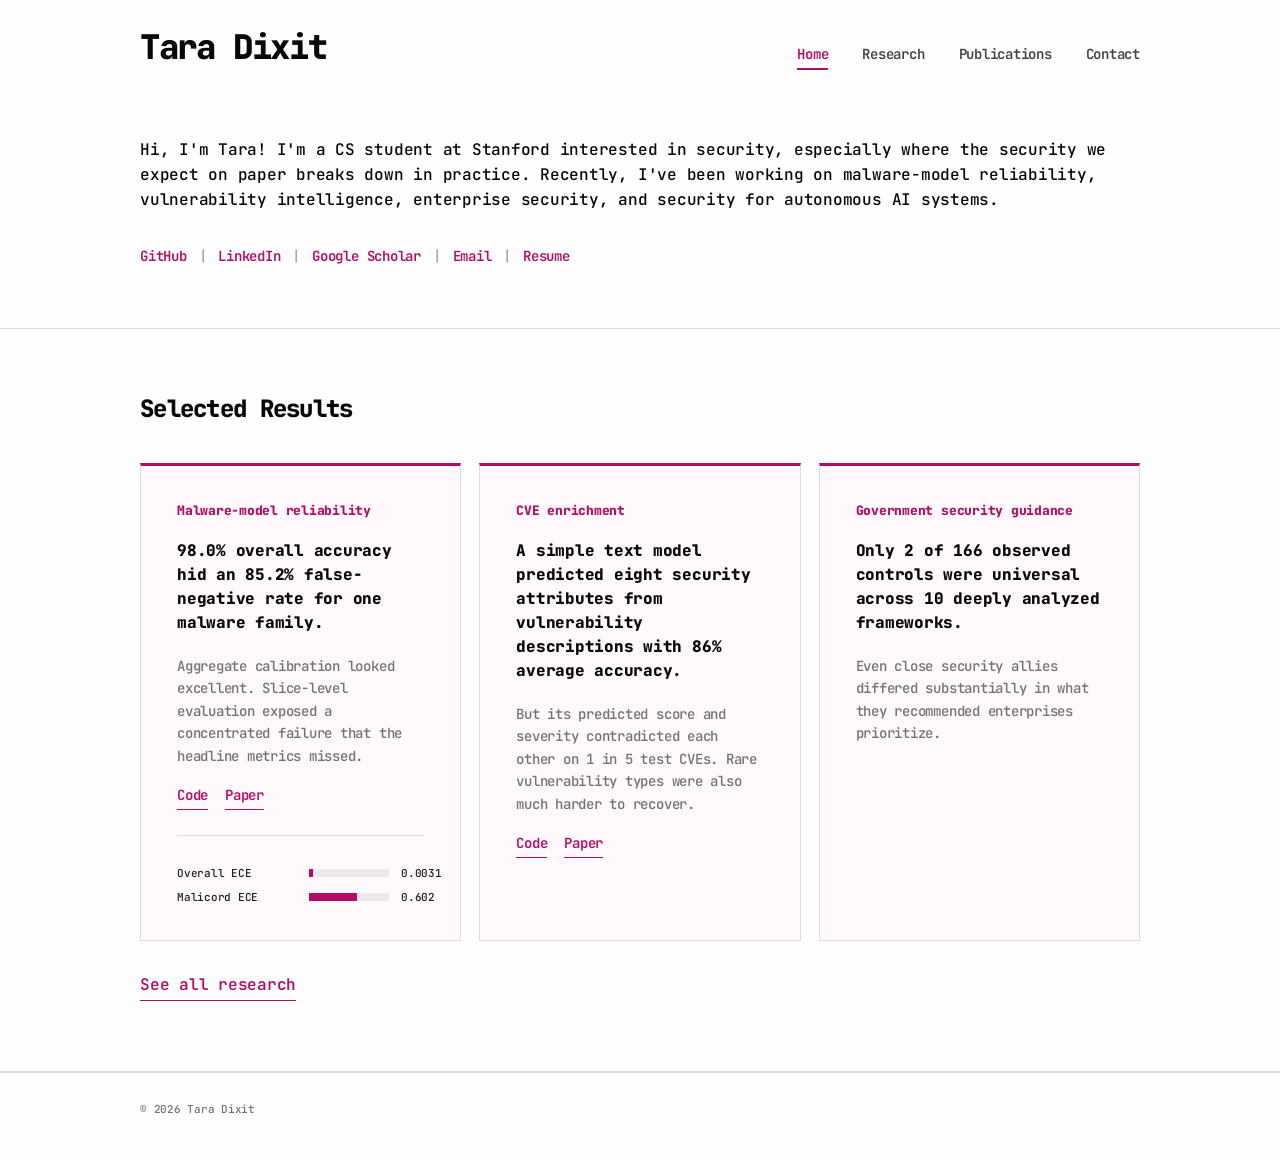
==== index.html @ c0227a0f "Add EMBER2024 calibration research" ====
<!DOCTYPE html>
<html lang="en">

<head>
  <meta charset="UTF-8">
  <meta name="viewport" content="width=device-width, initial-scale=1.0">

  <title>Tara Dixit</title>

  <meta
    name="description"
    content="Tara Dixit is a Stanford computer science student working on AI security, empirical security, model reliability, and security engineering."
  >

  <link rel="canonical" href="https://taradixit.com/">
  <meta name="theme-color" content="#b30d65">

  <link rel="stylesheet" href="/style.css?v=35">

  <link rel="icon" href="/assets/favicon.ico" sizes="any">
  <link rel="icon" type="image/png" sizes="32x32" href="/assets/favicon-32x32.png">
  <link rel="apple-touch-icon" href="/assets/apple-touch-icon.png">
</head>


<body>

  <header class="site-header">

    <div class="site-shell header-row">

      <a class="site-title" href="/">
        Tara Dixit
      </a>


      <nav class="main-nav" aria-label="Primary navigation">

        <a href="/" aria-current="page">Home</a>
        <a href="/research/">Research</a>
        <a href="/publications/">Publications</a>
        <a href="/contact/">Contact</a>

      </nav>

    </div>

  </header>



  <main>


    <section class="home-hero">

      <div class="site-shell">

        <p class="home-intro">
          Hi, I'm Tara! I'm a CS student at Stanford interested in security,
          especially where the security we expect on paper breaks down in
          practice. Recently, I've been working on malware-model reliability,
          vulnerability intelligence, enterprise security, and security for
          autonomous AI systems.
        </p>


        <div class="profile-links">

          <a
            href="https://github.com/taradixit"
            target="_blank"
            rel="noopener noreferrer"
          >GitHub</a>

          <span>|</span>

          <a
            href="https://www.linkedin.com/in/taradixit/"
            target="_blank"
            rel="noopener noreferrer"
          >LinkedIn</a>

          <span>|</span>

          <a
            href="https://scholar.google.com/citations?user=Z-Bk1xRBwCAC&hl=en&oi=ao"
            target="_blank"
            rel="noopener noreferrer"
          >Google Scholar</a>

          <span>|</span>

          <a href="mailto:tdixit@stanford.edu">Email</a>

          <span>|</span>

          <a
            href="/assets/resume.pdf"
            target="_blank"
            rel="noopener noreferrer"
          >Resume</a>

        </div>

      </div>

    </section>



    <section class="home-section">

      <div class="site-shell">

        <h1 class="home-section-title">
          Selected Results
        </h1>


        <div class="result-grid">


          <article class="result-card">

            <p class="result-project">
              Malware-model reliability
            </p>

            <h2>
              98.0% overall accuracy hid an 85.2% false-negative rate for one malware family.
            </h2>

            <p>
              Aggregate calibration looked excellent. Slice-level evaluation
              exposed a concentrated failure that the headline metrics missed.
            </p>

            <div class="artifact-links">
              <a
                href="https://github.com/taradixit/ember-family-calibration"
                target="_blank"
                rel="noopener noreferrer"
              >Code</a>
              <a
                href="https://github.com/taradixit/ember-family-calibration/blob/main/paper/EMBER2024_Family_Calibration.pdf"
                target="_blank"
                rel="noopener noreferrer"
              >Paper</a>
            </div>


            <div class="mini-figure">

              <div class="figure-row">

                <span>Overall ECE</span>

                <div class="figure-track">
                  <div class="figure-bar figure-overall"></div>
                </div>

                <span>0.0031</span>

              </div>


              <div class="figure-row">

                <span>Malicord ECE</span>

                <div class="figure-track">
                  <div class="figure-bar figure-family"></div>
                </div>

                <span>0.602</span>

              </div>

            </div>

          </article>



          <article class="result-card">

            <p class="result-project">
              CVE enrichment
            </p>

            <h2>
              A simple text model predicted eight security attributes from
              vulnerability descriptions with 86% average accuracy.
            </h2>

            <p>
              But its predicted score and severity contradicted each other on
              1 in 5 test CVEs. Rare vulnerability types were also much harder
              to recover.
            </p>

            <div class="artifact-links">
              <a
                href="https://github.com/taradixit/cve-enrichment-project"
                target="_blank"
                rel="noopener noreferrer"
              >Code</a>
              <a
                href="/assets/CVE_Enrichment_Under_Distribution_Shift.pdf"
                target="_blank"
                rel="noopener noreferrer"
              >Paper</a>
            </div>

          </article>



          <article class="result-card">

            <p class="result-project">
              Government security guidance
            </p>

            <h2>
              Only 2 of 166 observed controls were universal across 10 deeply analyzed frameworks.
            </h2>

            <p>
              Even close security allies differed substantially in what they
              recommended enterprises prioritize.
            </p>

          </article>


        </div>


        <p class="section-link">
          <a href="/research/">See all research</a>
        </p>

      </div>

    </section>


  </main>



  <footer class="site-footer">

    <div class="site-shell">
      © 2026 Tara Dixit
    </div>

  </footer>


</body>

</html>
---- style.css ----
@import url("https://fonts.googleapis.com/css2?family=JetBrains+Mono:wght@400;500;600;700;800&display=swap");


:root {
  --background: #fffefe;
  --surface: #fff9fc;

  --text: #1f1d1f;
  --heading: #080808;
  --muted: #777174;

  --border: #dedde0;
  --border-dark: #aaa6a9;

  --magenta: #b30d65;
  --magenta-dark: #85094c;
}


/* =========================================================
   BASE
   ========================================================= */

* {
  box-sizing: border-box;
}


html {
  scroll-behavior: smooth;
}


body {
  margin: 0;

  background: var(--background);
  color: var(--text);

  font-family:
    "JetBrains Mono",
    monospace;

  font-size: 16px;
  line-height: 1.55;

  font-weight: 500;
  letter-spacing: -0.015em;

  -webkit-font-smoothing: antialiased;
  text-rendering: optimizeLegibility;
}


::selection {
  background: #f5ddea;
  color: var(--heading);
}


/*
   Adam's site uses almost the full available width rather than
   putting everything inside a narrow centered column.
*/

.site-shell {
  width: calc(100% - 48px);
  max-width: 1000px;

  margin-left: auto;
  margin-right: auto;
}


a {
  color: var(--magenta);

  text-decoration: none;
}


a:hover {
  color: var(--magenta-dark);
}



/* =========================================================
   HEADER
   ========================================================= */

.site-header {
  padding-top: 30px;
}


.header-row {
  display: flex;
  align-items: baseline;
  justify-content: space-between;

  gap: 40px;
}


.site-title {
  color: var(--heading);

  font-size: 34px;
  line-height: 1;

  font-weight: 800;

  letter-spacing: -0.04em;
}


.site-title:hover {
  color: var(--heading);
}



/* =========================================================
   NAVIGATION
   ========================================================= */

.main-nav {
  display: flex;
  flex-wrap: wrap;

  gap: 34px;
}


.main-nav a {
  padding-bottom: 5px;

  border-bottom: 2px solid transparent;

  color: #454145;

  font-size: 14px;
  line-height: 1.3;

  font-weight: 600;
}


.main-nav a:hover,
.main-nav a[aria-current="page"] {
  color: var(--magenta);

  border-bottom-color: var(--magenta);
}



/* =========================================================
   HOME INTRO
   ========================================================= */

.home-hero {
  padding: 68px 0 62px;

  border-bottom: 1px solid var(--border);
}


.home-intro {
  max-width: 1350px;

  margin: 0;

  color: var(--heading);

  font-size: 16px;
  line-height: 1.55;

  font-weight: 500;
}


.profile-links {
  display: flex;
  flex-wrap: wrap;

  gap: 12px;

  margin-top: 34px;

  font-size: 14px;
  line-height: 1.4;

  font-weight: 600;
}


.profile-links span {
  color: #aaa5a8;
}



/* =========================================================
   SELECTED RESULTS
   ========================================================= */

.home-section {
  padding: 66px 0 70px;

  border-bottom: 1px solid var(--border);
}


.home-section-title {
  margin: 0;

  color: var(--heading);

  font-size: 24px;
  line-height: 1.15;

  font-weight: 800;

  letter-spacing: -0.03em;
}


.result-grid {
  display: grid;

  grid-template-columns:
    repeat(3, minmax(0, 1fr));

  gap: 18px;

  margin-top: 40px;
}



/* =========================================================
   RESULT CARDS
   ========================================================= */

.result-card {
  min-height: 275px;

  padding: 36px;

  background: var(--surface);

  border: 1px solid var(--border);
  border-top: 3px solid var(--magenta);
}


.result-project {
  margin: 0 0 19px;

  color: var(--magenta);

  font-size: 13px;
  line-height: 1.4;

  font-weight: 800;
}


.result-card h2 {
  margin: 0;

  color: var(--heading);

  font-size: 16px;
  line-height: 1.5;

  font-weight: 800;
}


.result-card > p:last-of-type {
  margin: 20px 0 0;

  color: var(--muted);

  font-size: 14px;
  line-height: 1.6;

  font-weight: 500;
}



/* =========================================================
   MINI EMBER FIGURE
   ========================================================= */

.mini-figure {
  margin-top: 25px;
  padding-top: 20px;

  border-top: 1px solid var(--border);
}


.figure-row {
  display: grid;

  grid-template-columns:
    120px
    minmax(80px, 1fr)
    65px;

  gap: 12px;

  align-items: center;

  margin-top: 10px;

  font-size: 11px;
  line-height: 1.3;
}


.figure-track {
  height: 8px;

  overflow: hidden;

  background: #eee8eb;
}


.figure-bar {
  height: 100%;

  background: var(--magenta);
}


.figure-overall {
  width: 4px;
}


.figure-family {
  width: 60.2%;
}


.section-link {
  margin: 32px 0 0;
}


.section-link a,
.artifact-links a {
  display: inline-block;

  padding-bottom: 2px;

  border-bottom: 1px solid var(--magenta);

  font-weight: 600;
}



/* =========================================================
   INTERIOR PAGE HEADER
   ========================================================= */

.page-hero {
  padding: 66px 0 46px;

  border-bottom: 1px solid var(--border);
}


.page-title {
  margin: 0;

  color: var(--heading);

  font-size: 24px;
  line-height: 1.15;

  font-weight: 800;

  letter-spacing: -0.03em;
}



/* =========================================================
   RESEARCH PAGE
   ========================================================= */

.research-list {
  padding: 54px 0 12px;
}


.research-entry {
  display: grid;

  grid-template-columns:
    minmax(280px, 0.7fr)
    minmax(0, 1.3fr);

  gap: 48px;

  padding-bottom: 44px;
  margin-bottom: 44px;

  border-bottom: 1px dashed var(--border-dark);
}


.research-entry:last-child {
  margin-bottom: 0;

  border-bottom: 0;
}


.research-entry h2 {
  margin: 0 0 12px;

  color: var(--heading);

  font-size: 17px;
  line-height: 1.4;

  font-weight: 800;

  letter-spacing: -0.025em;
}


/*
   Research titles intentionally do not change color
   or move when hovered.
*/


.project-meta {
  margin: 0;

  color: var(--magenta);

  font-size: 13px;
  line-height: 1.45;

  font-weight: 700;
}


.research-body > p {
  margin: 0;

  color: var(--text);

  font-size: 15px;
  line-height: 1.6;

  font-weight: 500;
}


.research-body > p + p {
  margin-top: 16px;
}



/* =========================================================
   QUESTION / RESULT BOX
   ========================================================= */

.signal-box {
  position: relative;

  margin-top: 24px;

  padding: 23px 25px 23px 27px;

  background: var(--surface);

  border-left: 3px solid var(--magenta);
}


.signal-box::before,
.signal-box::after {
  content: "";

  position: absolute;

  left: -3px;

  width: 13px;
  height: 3px;

  background: var(--magenta);
}


.signal-box::before {
  top: 0;
}


.signal-box::after {
  bottom: 0;
}


.signal-row + .signal-row {
  margin-top: 18px;
}


.signal-label {
  display: block;

  margin-bottom: 6px;

  color: var(--magenta);

  font-size: 12px;
  line-height: 1.3;

  font-weight: 800;
}


.signal-text {
  display: block;

  color: var(--heading);

  font-size: 14px;
  line-height: 1.5;

  font-weight: 700;
}


/* =========================================================
   CVE SIMILARITY CHART
   ========================================================= */

.similarity-chart {
  margin: 28px 0 0;
  padding: 24px;

  background: #fff;
  border: 1px solid var(--border);
}


.similarity-chart figcaption strong,
.similarity-chart figcaption span {
  display: block;
}


.similarity-chart figcaption strong {
  color: var(--heading);
  font-size: 14px;
  line-height: 1.45;
}


.similarity-chart figcaption span {
  margin-top: 5px;

  color: var(--muted);
  font-size: 11px;
  line-height: 1.5;
}


.chart-legend {
  display: flex;
  gap: 18px;

  margin-top: 18px;

  color: var(--muted);
  font-size: 11px;
}


.chart-legend span {
  display: flex;
  align-items: center;
  gap: 6px;
}


.chart-legend i {
  width: 12px;
  height: 7px;
}


.legend-severity,
.severity-bar,
.legend-fnr,
.fnr-bar {
  background: var(--magenta);
}


.legend-cwe,
.cwe-bar,
.legend-ece,
.ece-bar {
  background: #625a5f;
}


.similarity-band {
  display: grid;
  grid-template-columns: 120px minmax(0, 1fr);
  gap: 16px;
  align-items: center;

  margin-top: 17px;
}


.band-label strong,
.band-label span {
  display: block;
}


.band-label strong {
  color: var(--heading);
  font-size: 11px;
}


.band-label span {
  margin-top: 2px;

  color: var(--muted);
  font-size: 9px;
  line-height: 1.35;
}


.bar-row {
  display: grid;
  grid-template-columns: minmax(0, 1fr) 46px;
  gap: 8px;
  align-items: center;
}


.bar-row + .bar-row {
  margin-top: 5px;
}


.bar-track {
  height: 8px;

  overflow: hidden;
  background: #eee8eb;
}


.bar-fill {
  height: 100%;
}


.bar-row > span {
  color: var(--heading);
  font-size: 10px;
  text-align: right;
}


.chart-note {
  margin: 20px 0 0;

  color: var(--muted);
  font-size: 10px;
  line-height: 1.55;
}



/* =========================================================
   PUBLICATIONS
   ========================================================= */

.publication-list {
  padding: 54px 0 12px;
}


.publication-item {
  padding-bottom: 37px;
  margin-bottom: 37px;

  border-bottom: 1px dashed var(--border-dark);
}


.publication-item:last-child {
  margin-bottom: 0;
}


.publication-item h2 {
  margin: 0 0 10px;

  color: var(--heading);

  font-size: 17px;
  line-height: 1.4;

  font-weight: 800;

  letter-spacing: -0.025em;
}


.publication-meta {
  margin: 0 0 15px;

  color: var(--magenta);

  font-size: 13px;
  line-height: 1.45;

  font-weight: 700;
}


.publication-item > p:not(.publication-meta) {
  max-width: 1200px;

  margin: 0;

  color: var(--text);

  font-size: 15px;
  line-height: 1.6;

  font-weight: 500;
}


.artifact-links {
  display: flex;
  flex-wrap: wrap;

  gap: 17px;

  margin-top: 18px;

  font-size: 14px;
}



/* =========================================================
   CONTACT
   ========================================================= */

.contact-main {
  padding: 66px 0 110px;
}


.contact-copy {
  max-width: 1100px;

  margin: 24px 0 0;

  color: var(--text);

  font-size: 16px;
  line-height: 1.6;

  font-weight: 500;
}



/* =========================================================
   FOOTER
   ========================================================= */

.site-footer {
  padding: 28px 0 40px;

  border-top: 1px solid var(--border);

  color: var(--muted);

  font-size: 11px;
}



/* =========================================================
   HOME CARD INTERACTION
   ========================================================= */

@media (prefers-reduced-motion: no-preference) {

  .result-card {
    transition:
      transform 0.13s ease,
      border-color 0.13s ease;
  }


  .result-card:hover {
    transform: translateY(-2px);

    border-color: #ccc8cb;
    border-top-color: var(--magenta);
  }

}



/* =========================================================
   MOBILE
   ========================================================= */

@media (max-width: 850px) {

  .site-shell {
    width: calc(100% - 28px);
  }


  .site-header {
    padding-top: 22px;
  }


  .header-row {
    align-items: flex-start;
    flex-direction: column;

    gap: 22px;
  }


  .site-title {
    font-size: 28px;
  }


  .main-nav {
    gap: 19px;
  }


  .main-nav a {
    font-size: 13px;
  }


  .home-hero {
    padding: 50px 0 48px;
  }


  .home-intro {
    font-size: 15px;
    line-height: 1.55;
  }


  .profile-links {
    font-size: 13px;
  }


  .home-section {
    padding: 50px 0;
  }


  .home-section-title,
  .page-title {
    font-size: 21px;
  }


  .result-grid {
    grid-template-columns: 1fr;
  }


  .result-card {
    min-height: 0;
  }


  .page-hero {
    padding: 50px 0 38px;
  }


  .research-entry {
    grid-template-columns: 1fr;

    gap: 17px;

    padding-bottom: 36px;
    margin-bottom: 36px;
  }


  .research-entry h2 {
    font-size: 15px;
  }


  .research-body > p {
    font-size: 13px;
  }


  .signal-text {
    font-size: 13px;
  }


  .publication-item h2 {
    font-size: 15px;
  }


  .publication-item > p:not(.publication-meta) {
    font-size: 13px;
  }


  .contact-main {
    padding: 52px 0 88px;
  }


  .contact-copy {
    font-size: 14px;
  }

}
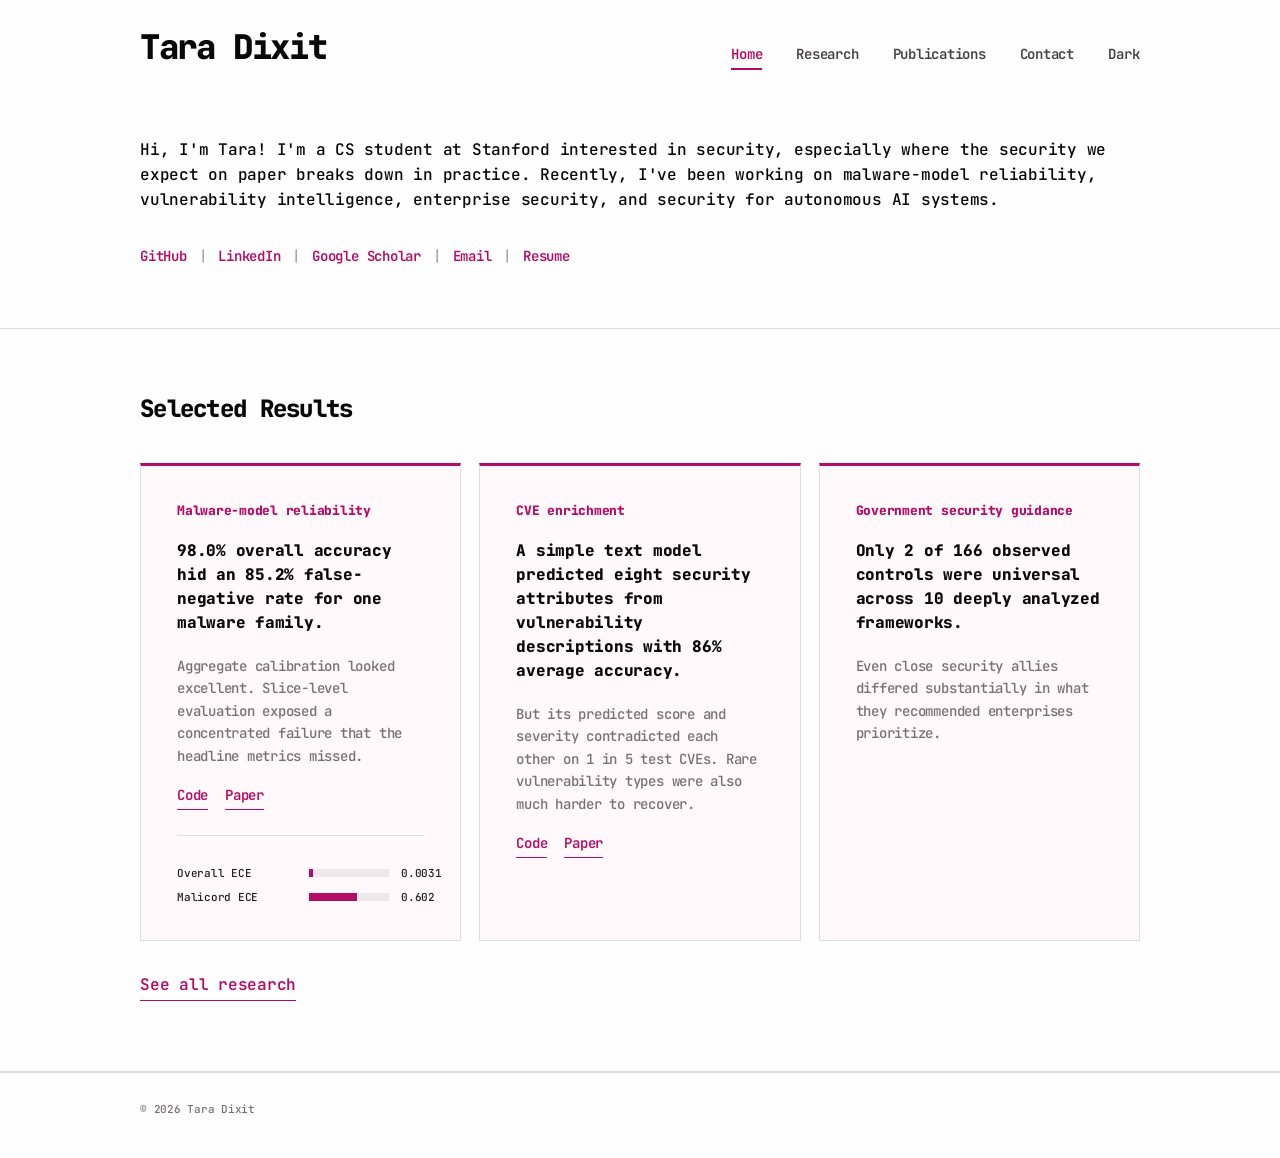
==== commit 46b2692e: "Add persistent dark mode" ====
--- a/index.html
+++ b/index.html
@@ -15,7 +15,8 @@
   <link rel="canonical" href="https://taradixit.com/">
   <meta name="theme-color" content="#b30d65">
 
-  <link rel="stylesheet" href="/style.css?v=35">
+  <link rel="stylesheet" href="/style.css?v=38">
+  <script src="/theme.js?v=1"></script>
 
   <link rel="icon" href="/assets/favicon.ico" sizes="any">
   <link rel="icon" type="image/png" sizes="32x32" href="/assets/favicon-32x32.png">
@@ -40,6 +41,7 @@
         <a href="/research/">Research</a>
         <a href="/publications/">Publications</a>
         <a href="/contact/">Contact</a>
+        <button class="theme-toggle" type="button" data-theme-toggle aria-pressed="false">Dark</button>
 
       </nav>
 
@@ -143,7 +145,7 @@
                 rel="noopener noreferrer"
               >Code</a>
               <a
-                href="https://github.com/taradixit/ember-family-calibration/blob/main/paper/EMBER2024_Family_Calibration.pdf"
+                href="/assets/EMBER2024_Family_Calibration.pdf"
                 target="_blank"
                 rel="noopener noreferrer"
               >Paper</a>
--- a/style.css
+++ b/style.css
@@ -4,16 +4,52 @@
 :root {
   --background: #fffefe;
   --surface: #fff9fc;
+  --chart-surface: #fff;
+  --metric-surface: rgba(255, 255, 255, 0.82);
+  --track: #eee8eb;
+  --secondary-bar: #625a5f;
 
   --text: #1f1d1f;
   --heading: #080808;
   --muted: #777174;
+  --nav: #454145;
+  --separator: #aaa5a8;
 
   --border: #dedde0;
   --border-dark: #aaa6a9;
+  --card-hover-border: #ccc8cb;
 
   --magenta: #b30d65;
   --magenta-dark: #85094c;
+  --selection: #f5ddea;
+
+  color-scheme: light;
+}
+
+
+:root[data-theme="dark"] {
+  --background: #111012;
+  --surface: #1a171a;
+  --chart-surface: #171417;
+  --metric-surface: rgba(31, 27, 31, 0.9);
+  --track: #332d31;
+  --secondary-bar: #9b9096;
+
+  --text: #ded7db;
+  --heading: #fffafd;
+  --muted: #aaa1a6;
+  --nav: #d4ccd1;
+  --separator: #6f666b;
+
+  --border: #3c353a;
+  --border-dark: #675c62;
+  --card-hover-border: #665a61;
+
+  --magenta: #ef5da8;
+  --magenta-dark: #ff8bc4;
+  --selection: #633049;
+
+  color-scheme: dark;
 }
 
 
@@ -53,7 +89,7 @@
 
 
 ::selection {
-  background: #f5ddea;
+  background: var(--selection);
   color: var(--heading);
 }
 
@@ -138,7 +174,7 @@
 
   border-bottom: 2px solid transparent;
 
-  color: #454145;
+  color: var(--nav);
 
   font-size: 14px;
   line-height: 1.3;
@@ -155,6 +191,36 @@
 }
 
 
+.theme-toggle {
+  appearance: none;
+
+  padding: 0 0 5px;
+
+  cursor: pointer;
+  background: transparent;
+  border: 0;
+  border-bottom: 2px solid transparent;
+  color: var(--nav);
+
+  font: inherit;
+  font-size: 14px;
+  line-height: 1.3;
+  font-weight: 600;
+}
+
+
+.theme-toggle:hover {
+  color: var(--magenta);
+  border-bottom-color: var(--magenta);
+}
+
+
+.theme-toggle:focus-visible {
+  outline: 2px solid var(--magenta);
+  outline-offset: 4px;
+}
+
+
 
 /* =========================================================
    HOME INTRO
@@ -197,7 +263,7 @@
 
 
 .profile-links span {
-  color: #aaa5a8;
+  color: var(--separator);
 }
 
 
@@ -329,7 +395,7 @@
 
   overflow: hidden;
 
-  background: #eee8eb;
+  background: var(--track);
 }
 
 
@@ -557,7 +623,7 @@
   margin: 28px 0 0;
   padding: 24px;
 
-  background: #fff;
+  background: var(--chart-surface);
   border: 1px solid var(--border);
 }
 
@@ -609,18 +675,14 @@
 
 
 .legend-severity,
-.severity-bar,
-.legend-fnr,
-.fnr-bar {
+.severity-bar {
   background: var(--magenta);
 }
 
 
 .legend-cwe,
-.cwe-bar,
-.legend-ece,
-.ece-bar {
-  background: #625a5f;
+.cwe-bar {
+  background: var(--secondary-bar);
 }
 
 
@@ -672,7 +734,7 @@
   height: 8px;
 
   overflow: hidden;
-  background: #eee8eb;
+  background: var(--track);
 }
 
 
@@ -694,6 +756,207 @@
   color: var(--muted);
   font-size: 10px;
   line-height: 1.55;
+}
+
+
+/* =========================================================
+   EMBER FAMILY CONTRAST
+   ========================================================= */
+
+.family-contrast {
+  position: relative;
+
+  margin: 28px 0 0;
+  padding: 28px;
+
+  overflow: hidden;
+  background: var(--chart-surface);
+  border: 1px solid var(--border);
+}
+
+
+.family-contrast figcaption,
+.family-contrast > * {
+  position: relative;
+  z-index: 1;
+}
+
+
+.family-contrast figcaption strong,
+.family-contrast figcaption span {
+  display: block;
+}
+
+
+.family-contrast figcaption strong {
+  color: var(--heading);
+  font-size: 16px;
+  line-height: 1.4;
+}
+
+
+.family-contrast figcaption span {
+  margin-top: 5px;
+
+  color: var(--muted);
+  font-size: 11px;
+  line-height: 1.5;
+}
+
+
+.ece-contrast {
+  display: grid;
+  grid-template-columns: minmax(0, 1fr) auto minmax(0, 1fr);
+  gap: 18px;
+  align-items: center;
+
+  margin-top: 24px;
+}
+
+
+.contrast-metric {
+  padding: 17px 18px;
+
+  background: var(--metric-surface);
+  border: 1px solid var(--border);
+}
+
+
+.contrast-value,
+.contrast-label {
+  display: block;
+}
+
+
+.contrast-value {
+  color: var(--heading);
+  font-size: 29px;
+  line-height: 1;
+  font-weight: 800;
+  letter-spacing: -0.04em;
+}
+
+
+.contrast-label {
+  margin-top: 7px;
+
+  color: var(--muted);
+  font-size: 10px;
+}
+
+
+.contrast-family {
+  border-color: rgba(193, 32, 104, 0.32);
+}
+
+
+.contrast-family .contrast-value {
+  color: var(--magenta);
+}
+
+
+.contrast-ratio {
+  min-width: 74px;
+
+  color: var(--muted);
+  text-align: center;
+}
+
+
+.contrast-ratio strong,
+.contrast-ratio span {
+  display: block;
+}
+
+
+.contrast-ratio strong {
+  color: var(--magenta);
+  font-size: 22px;
+  line-height: 1;
+  letter-spacing: -0.04em;
+}
+
+
+.contrast-ratio span {
+  margin-top: 5px;
+
+  font-size: 9px;
+  font-weight: 700;
+  text-transform: uppercase;
+  letter-spacing: 0.07em;
+}
+
+
+.failure-dials {
+  display: grid;
+  grid-template-columns: repeat(3, 1fr);
+  gap: 18px;
+
+  margin-top: 27px;
+}
+
+
+.failure-stat {
+  text-align: center;
+}
+
+
+.failure-ring {
+  --value: 0%;
+
+  position: relative;
+
+  display: grid;
+  place-items: center;
+
+  width: 92px;
+  aspect-ratio: 1;
+  margin: 0 auto;
+
+  background: conic-gradient(var(--magenta) var(--value), var(--track) 0);
+  border-radius: 50%;
+}
+
+
+.failure-ring::before {
+  position: absolute;
+  inset: 9px;
+
+  content: "";
+  background: var(--chart-surface);
+  border-radius: 50%;
+}
+
+
+.failure-ring span {
+  position: relative;
+  z-index: 1;
+
+  color: var(--heading);
+  font-size: 13px;
+  font-weight: 800;
+}
+
+
+.failure-stat > strong,
+.failure-stat > span {
+  display: block;
+}
+
+
+.failure-stat > strong {
+  margin-top: 9px;
+
+  color: var(--heading);
+  font-size: 11px;
+}
+
+
+.failure-stat > span {
+  margin-top: 2px;
+
+  color: var(--muted);
+  font-size: 9px;
 }
 
 
@@ -829,7 +1092,7 @@
   .result-card:hover {
     transform: translateY(-2px);
 
-    border-color: #ccc8cb;
+    border-color: var(--card-hover-border);
     border-top-color: var(--magenta);
   }
 
@@ -876,6 +1139,11 @@
   }
 
 
+  .theme-toggle {
+    font-size: 13px;
+  }
+
+
   .home-hero {
     padding: 50px 0 48px;
   }
@@ -943,6 +1211,35 @@
   }
 
 
+  .family-contrast {
+    padding: 20px;
+  }
+
+
+  .ece-contrast {
+    grid-template-columns: 1fr;
+    gap: 10px;
+  }
+
+
+  .contrast-ratio {
+    display: flex;
+    align-items: baseline;
+    justify-content: center;
+    gap: 7px;
+  }
+
+
+  .failure-dials {
+    gap: 8px;
+  }
+
+
+  .failure-ring {
+    width: 76px;
+  }
+
+
   .publication-item h2 {
     font-size: 15px;
   }
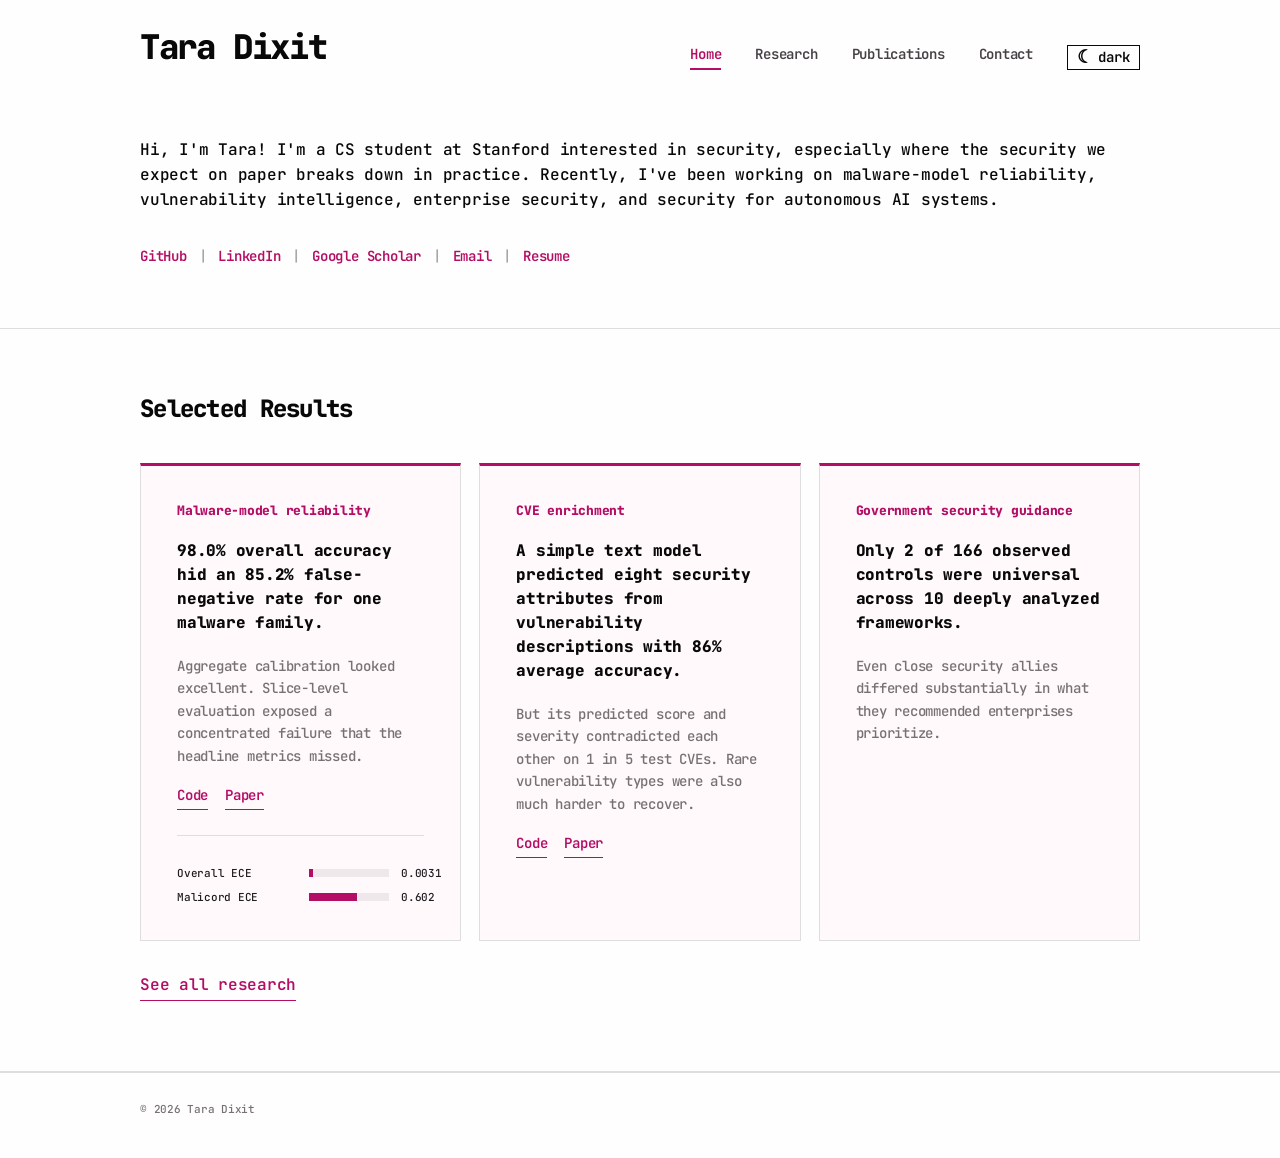
==== commit 439d04b3: "Differentiate theme toggle from navigation" ====
--- a/index.html
+++ b/index.html
@@ -15,8 +15,8 @@
   <link rel="canonical" href="https://taradixit.com/">
   <meta name="theme-color" content="#b30d65">
 
-  <link rel="stylesheet" href="/style.css?v=38">
-  <script src="/theme.js?v=1"></script>
+  <link rel="stylesheet" href="/style.css?v=39">
+  <script src="/theme.js?v=2"></script>
 
   <link rel="icon" href="/assets/favicon.ico" sizes="any">
   <link rel="icon" type="image/png" sizes="32x32" href="/assets/favicon-32x32.png">
@@ -41,7 +41,10 @@
         <a href="/research/">Research</a>
         <a href="/publications/">Publications</a>
         <a href="/contact/">Contact</a>
-        <button class="theme-toggle" type="button" data-theme-toggle aria-pressed="false">Dark</button>
+        <button class="theme-toggle" type="button" data-theme-toggle aria-label="Switch to dark mode" aria-pressed="false">
+          <span class="theme-toggle-icon" data-theme-icon aria-hidden="true">☾</span>
+          <span data-theme-label>dark</span>
+        </button>
 
       </nav>
 
--- a/style.css
+++ b/style.css
@@ -164,6 +164,7 @@
 .main-nav {
   display: flex;
   flex-wrap: wrap;
+  align-items: center;
 
   gap: 34px;
 }
@@ -194,30 +195,41 @@
 .theme-toggle {
   appearance: none;
 
-  padding: 0 0 5px;
+  display: inline-flex;
+  align-items: center;
+  gap: 5px;
+
+  padding: 4px 9px 5px;
 
   cursor: pointer;
   background: transparent;
-  border: 0;
-  border-bottom: 2px solid transparent;
-  color: var(--nav);
+  border: 1px solid var(--heading);
+  color: var(--heading);
 
   font: inherit;
   font-size: 14px;
-  line-height: 1.3;
+  line-height: 1;
   font-weight: 600;
 }
 
 
 .theme-toggle:hover {
-  color: var(--magenta);
-  border-bottom-color: var(--magenta);
+  background: var(--surface);
+  color: var(--heading);
+  border-color: var(--heading);
 }
 
 
 .theme-toggle:focus-visible {
   outline: 2px solid var(--magenta);
   outline-offset: 4px;
+}
+
+
+.theme-toggle-icon {
+  font-family: Georgia, "Times New Roman", serif;
+  font-size: 18px;
+  line-height: 0.8;
 }
 
 
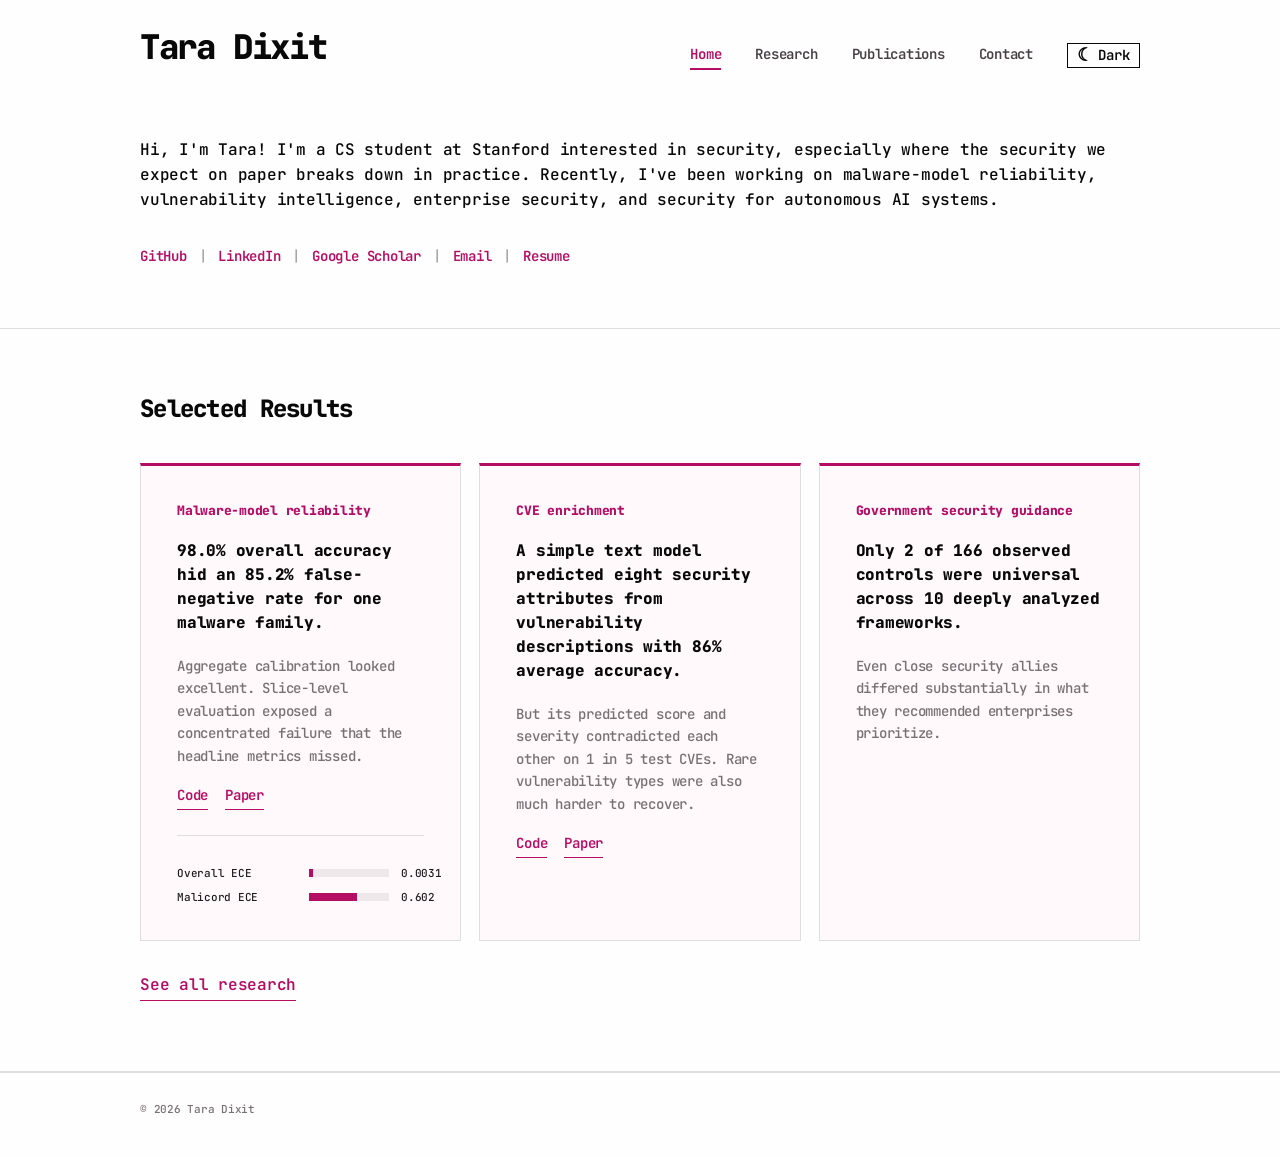
==== commit 02375b7b: "Refine theme toggle alignment" ====
--- a/index.html
+++ b/index.html
@@ -15,8 +15,8 @@
   <link rel="canonical" href="https://taradixit.com/">
   <meta name="theme-color" content="#b30d65">
 
-  <link rel="stylesheet" href="/style.css?v=39">
-  <script src="/theme.js?v=2"></script>
+  <link rel="stylesheet" href="/style.css?v=40">
+  <script src="/theme.js?v=3"></script>
 
   <link rel="icon" href="/assets/favicon.ico" sizes="any">
   <link rel="icon" type="image/png" sizes="32x32" href="/assets/favicon-32x32.png">
@@ -43,7 +43,7 @@
         <a href="/contact/">Contact</a>
         <button class="theme-toggle" type="button" data-theme-toggle aria-label="Switch to dark mode" aria-pressed="false">
           <span class="theme-toggle-icon" data-theme-icon aria-hidden="true">☾</span>
-          <span data-theme-label>dark</span>
+          <span data-theme-label>Dark</span>
         </button>
 
       </nav>
--- a/style.css
+++ b/style.css
@@ -194,6 +194,7 @@
 
 .theme-toggle {
   appearance: none;
+  transform: translateY(-2px);
 
   display: inline-flex;
   align-items: center;
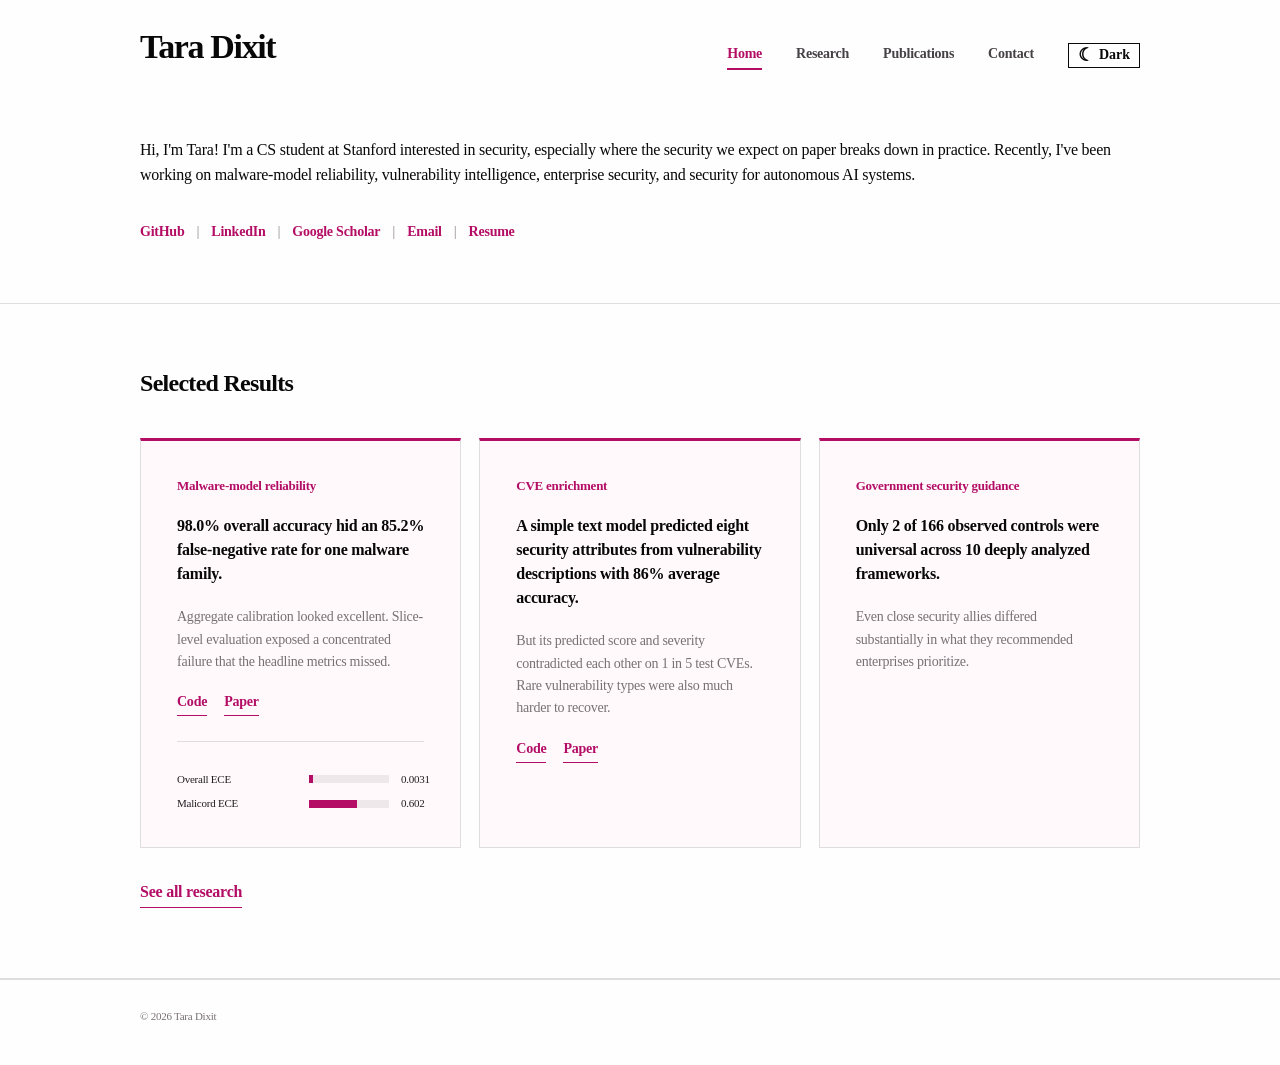
==== commit d1d7bc49: "Use Tiempos Text site-wide" ====
--- a/index.html
+++ b/index.html
@@ -15,7 +15,7 @@
   <link rel="canonical" href="https://taradixit.com/">
   <meta name="theme-color" content="#b30d65">
 
-  <link rel="stylesheet" href="/style.css?v=40">
+  <link rel="stylesheet" href="/style.css?v=41">
   <script src="/theme.js?v=3"></script>
 
   <link rel="icon" href="/assets/favicon.ico" sizes="any">
--- a/style.css
+++ b/style.css
@@ -1,6 +1,3 @@
-@import url("https://fonts.googleapis.com/css2?family=JetBrains+Mono:wght@400;500;600;700;800&display=swap");
-
-
 :root {
   --background: #fffefe;
   --surface: #fff9fc;
@@ -74,8 +71,11 @@
   color: var(--text);
 
   font-family:
-    "JetBrains Mono",
-    monospace;
+    "Tiempos Text",
+    Tiempos,
+    Georgia,
+    "Times New Roman",
+    serif;
 
   font-size: 16px;
   line-height: 1.55;
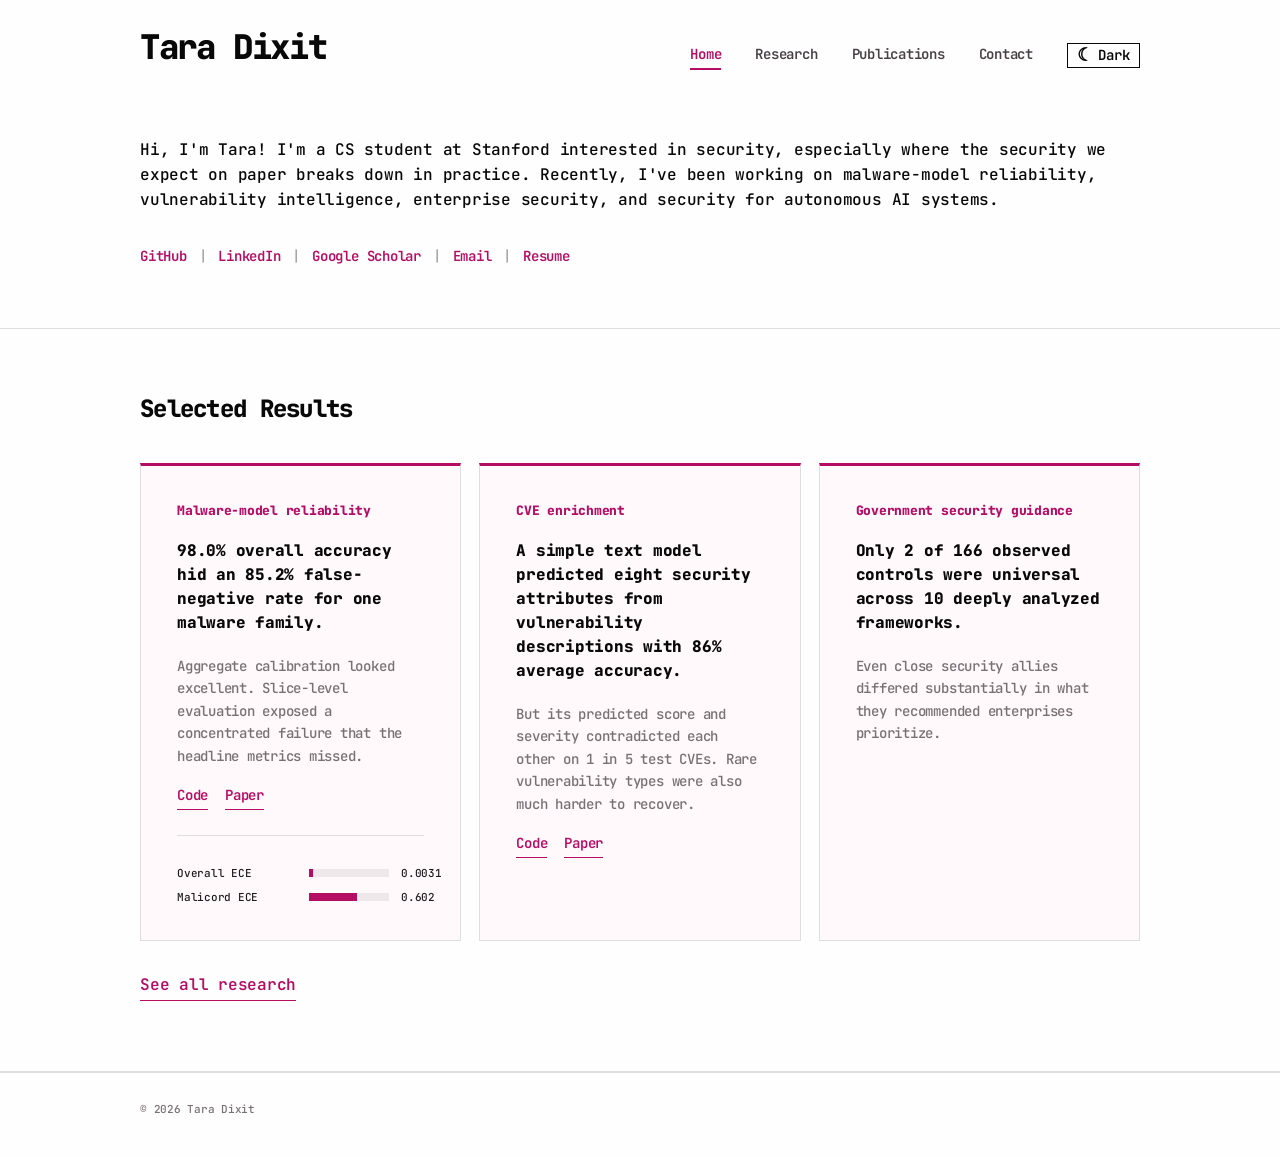
==== commit 5ea13589: "Revert "Use Tiempos Text site-wide" This reverts commit d1d7bc496344aa95ee74d1794c671d9521318f7a." ====
--- a/index.html
+++ b/index.html
@@ -15,7 +15,7 @@
   <link rel="canonical" href="https://taradixit.com/">
   <meta name="theme-color" content="#b30d65">
 
-  <link rel="stylesheet" href="/style.css?v=41">
+  <link rel="stylesheet" href="/style.css?v=40">
   <script src="/theme.js?v=3"></script>
 
   <link rel="icon" href="/assets/favicon.ico" sizes="any">
--- a/style.css
+++ b/style.css
@@ -1,3 +1,6 @@
+@import url("https://fonts.googleapis.com/css2?family=JetBrains+Mono:wght@400;500;600;700;800&display=swap");
+
+
 :root {
   --background: #fffefe;
   --surface: #fff9fc;
@@ -71,11 +74,8 @@
   color: var(--text);
 
   font-family:
-    "Tiempos Text",
-    Tiempos,
-    Georgia,
-    "Times New Roman",
-    serif;
+    "JetBrains Mono",
+    monospace;
 
   font-size: 16px;
   line-height: 1.55;
